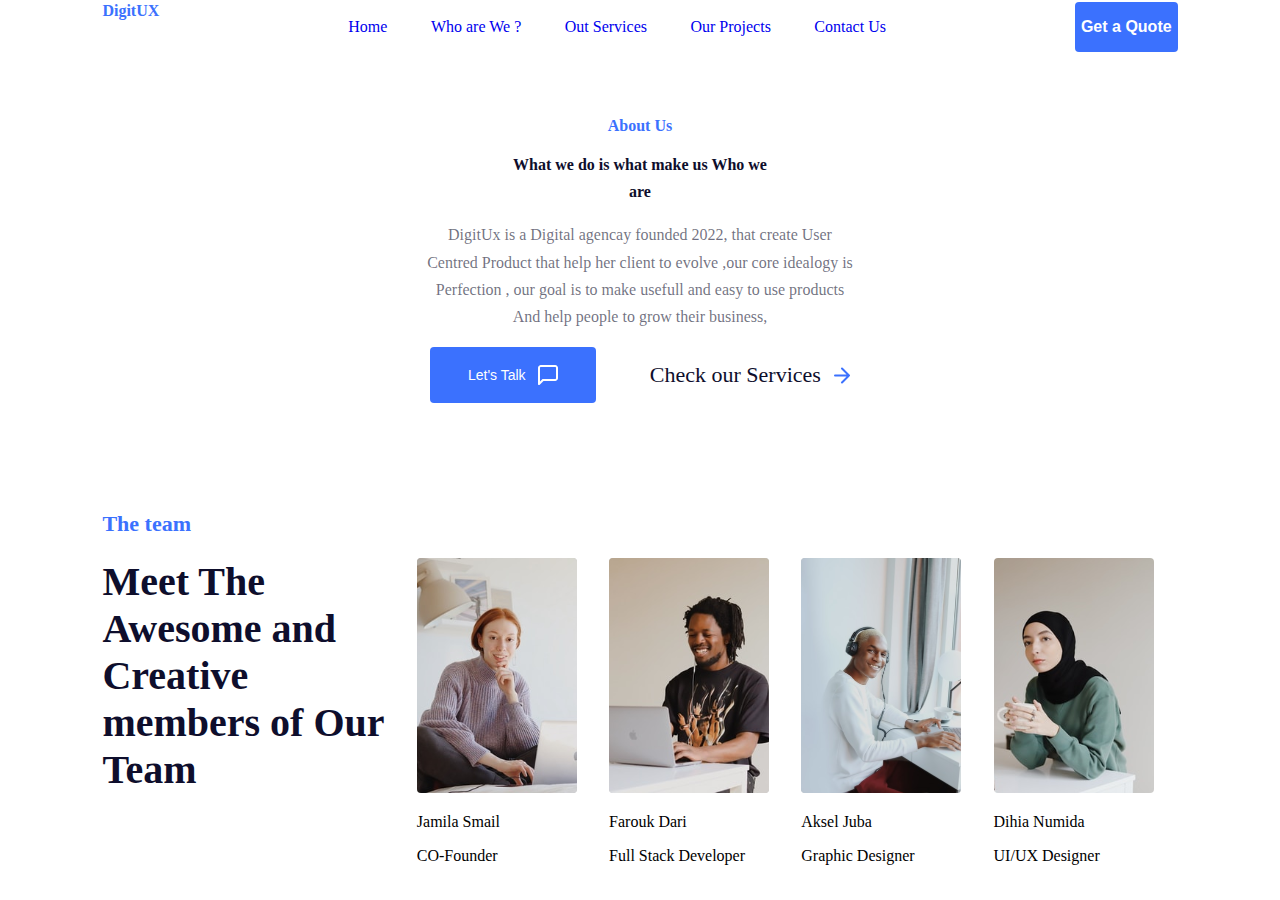
==== whoarewe.html @ 5a44124e "Changes" ====
<!DOCTYPE html>
<html lang="en">
<head>
    <meta charset="UTF-8">
    <meta http-equiv="X-UA-Compatible" content="IE=edge">
    <meta name="viewport" content="width=device-width, initial-scale=1.0">
    <title>DigitUX</title>
    <link rel="stylesheet" href="css/whoarewe.css">
    <link href="/dist/output.css" rel="stylesheet">
</head>
<body>

    <div class="container">
     <!-- Navigation -->

     <div class="navbar">
        <a class="Logo" href="index.html">DigitUX</a> 
        <ul class="nav-list " >
                    <li class="item"><a href="#">Home</a> </li>
                    <li class="item"><a href="#">Who are We ?</a></li>
                    <li class="item"><a href="#">Out Services</a></li>
                    <li class="item"><a href="#">Our Projects</a></li>
                    <li class="item"><a href="#">Contact Us</a></li>
        </ul>
        <button class="X-button">Get a Quote</button>
    </div>
    <!-- End Of Navigation -->

    <!-- About us -->
    <div class="aboutus">
      <div class="abouttext">
        <h1>About Us</h1>
        <p>What we do is what make us Who we <br>are</p>
        <p>DigitUx is a Digital agencay founded 2022, that create User <br>Centred Product that help her client to evolve ,our core idealogy is <br>Perfection , our goal is to make usefull and easy to use products <br>And help people to grow their business,</p>
        <div>
          <button>Let's Talk <img class="vector" src="images/Vector.png"></button>
          <span>Check our Services <img class="vector2" src="images/Vector (1).svg"></span>
        </div>
       
      </div>
     
    </div>

    <!-- The team -->
    <div class="theteam">
      <h1>The team</h1>
      <div class="teamgroup">
       <p>Meet The <br>Awesome and <br>Creative <br>members of Our <br>Team </p>
       <div>
        <img class="profile" src="images/Rectangle 26jamilsmail.svg">
        <p class="name">Jamila Smail</p>
        <p class="position">CO-Founder</p>
       </div>
       <div>
        <img src="images/Rectangle 27farik.svg">
        <p>Farouk Dari</p>
        <p>Full Stack Developer</p>
       </div>
       <div>
        <img src="images/Rectangle 28aksel.svg">
        <p>Aksel Juba</p>
        <p>Graphic Designer</p>
       </div>
       <div>
        <img src="images/Rectangle 29dihia.svg">
        <p>Dihia Numida</p>
        <p>UI/UX Designer</p>
       </div>
       
      
     
      
    </div>

    </div>
    <!-- Teem end -->

    <!-- Testimoneil -->

  </div>    
</body>
</html>
---- css/whoarewe.css ----
:root{
    /* Color */
    --primary-color:#3B71FE;
    --boxText-color:#FFFFFF;
    --largeText-color: #0E0E2C;
    --text-color: rgba(14, 14, 44, 0.6);

    /* sizing */
    --primary-size-32:2rem;
    --boxText-size-14:0.875rem;
    --navText-size-16:1rem;
    --LargeText-size-40:2.5rem;
    --text-size-22:1.375rem; 

    /* font syle */
    --normal-style:normal;
    /* Font weight */
    --font-weight-400:400;
    --font-weight-500:500;
    --font-weight-600:600;
    --font-weight-700:700;
    /* Line height */
    --line--height-171:171%;

}

body
{
    margin: 0;
    padding: 0;
    box-sizing: border-box;
    font-family: 'Popins';
}
.container{
    width: 100%;
    min-height: 100vh;
    padding-left: 8%;
    padding-right: 8%;
    box-sizing: border-box;
    overflow: hidden;
    font-style: var(--normal-style);
}
ul {
	list-style: none;
}
/* navigation */
.navbar {
        padding-top: .2%;
            height: 10%;
            width: 100%;
            display: flex;
            justify-content: space-between;
        }
        .Logo
        {
            
            font-size: var(--primary-size);
            font-style: normal;
            font-weight: bold;
            color: var(--primary-color);
            text-decoration: none;   
            
        }
        .nav-list
        {
            padding: 0%;
            width: 50%;
            display: flex;
            flex-direction: row;
            justify-content: space-between;
            font-size: var(--navText-size);
            color: var(--text-color); 
        }
        
        .item a{
            text-decoration: none;
        }

        .X-button

        {
            background: var(--primary-color);
            border-radius: 4px;
            border: 0px solid;
            font-style: normal;
            font-weight: var(--font-weight-600);
            font-size: var(--boxText-size);
            cursor: pointer;
            color: var(--boxText-color);
        }
        /* about us */
        .aboutus{
            margin-top: 6%;
            width: 100%;

        }
        .abouttext
        {
            text-align: center;
            font-style: var(--normal-style);
           
        }
        .abouttext h1{
            color:var(--primary-color);
            font-weight: var(--font-weight-700);
            font-size: var(--text-size);
            /* line-height: var(--line--height-171);
         */
        }
        .abouttext p{
            color:var(--largeText-color);
            font-weight: var(--font-weight-700);
            font-size: var(--LargeText-size);
            line-height: var(--line--height-171);
        }
        .abouttext :nth-child(3){
            color:var(--text-color);
            font-weight: var(--font-weight-400);
            font-size: var(--text-size);
            line-height: var(--line--height-171);
        }
        .abouttext div{
            display: flex;
            flex-direction: row;
            justify-content: center;
            gap: 5%;
        }
        .abouttext div button{
            display: flex;
            flex-direction: row;
            
            align-items: center;
            gap: .8rem;
            padding: 1.7% 3.5%;
            background:var(--primary-color);
            border: none;
            border-radius: 4px;
            color: var(--boxText-color);
            font-size: var(--boxText-size-14);
        }
        .abouttext div span{
            display: flex;
            flex-direction: row;
            align-items: center;
            gap: .8rem;
            color: var(--largeText-color);
            font-size: var(--text-size-22);
            font-weight: var(--font-weight-500);

        }
        /* Team */
        .theteam{
            margin-top: 10%;
            width: 100%;


        }
        .theteam h1{
                        margin: 0;
                        font-style: var(--normal-style);
                        font-weight: var(--font-weight-700);
                        font-size: var(--text-size-22);
                      
                        color:var(--primary-color);
                    }
        .teamgroup{
            display: flex;
            flex-wrap: wrap;
            gap: 3%;
            margin-top: 2%;
        }
        .teamgroup >p{
            margin: 0;
            color: var(--largeText-color);
            font-size: var(--LargeText-size-40);
            font-weight: var(--font-weight-700);
            font-style: var(--normal-style);
  
        }
            .profile{
                
            }
            .name{

            }
            .position{

            }
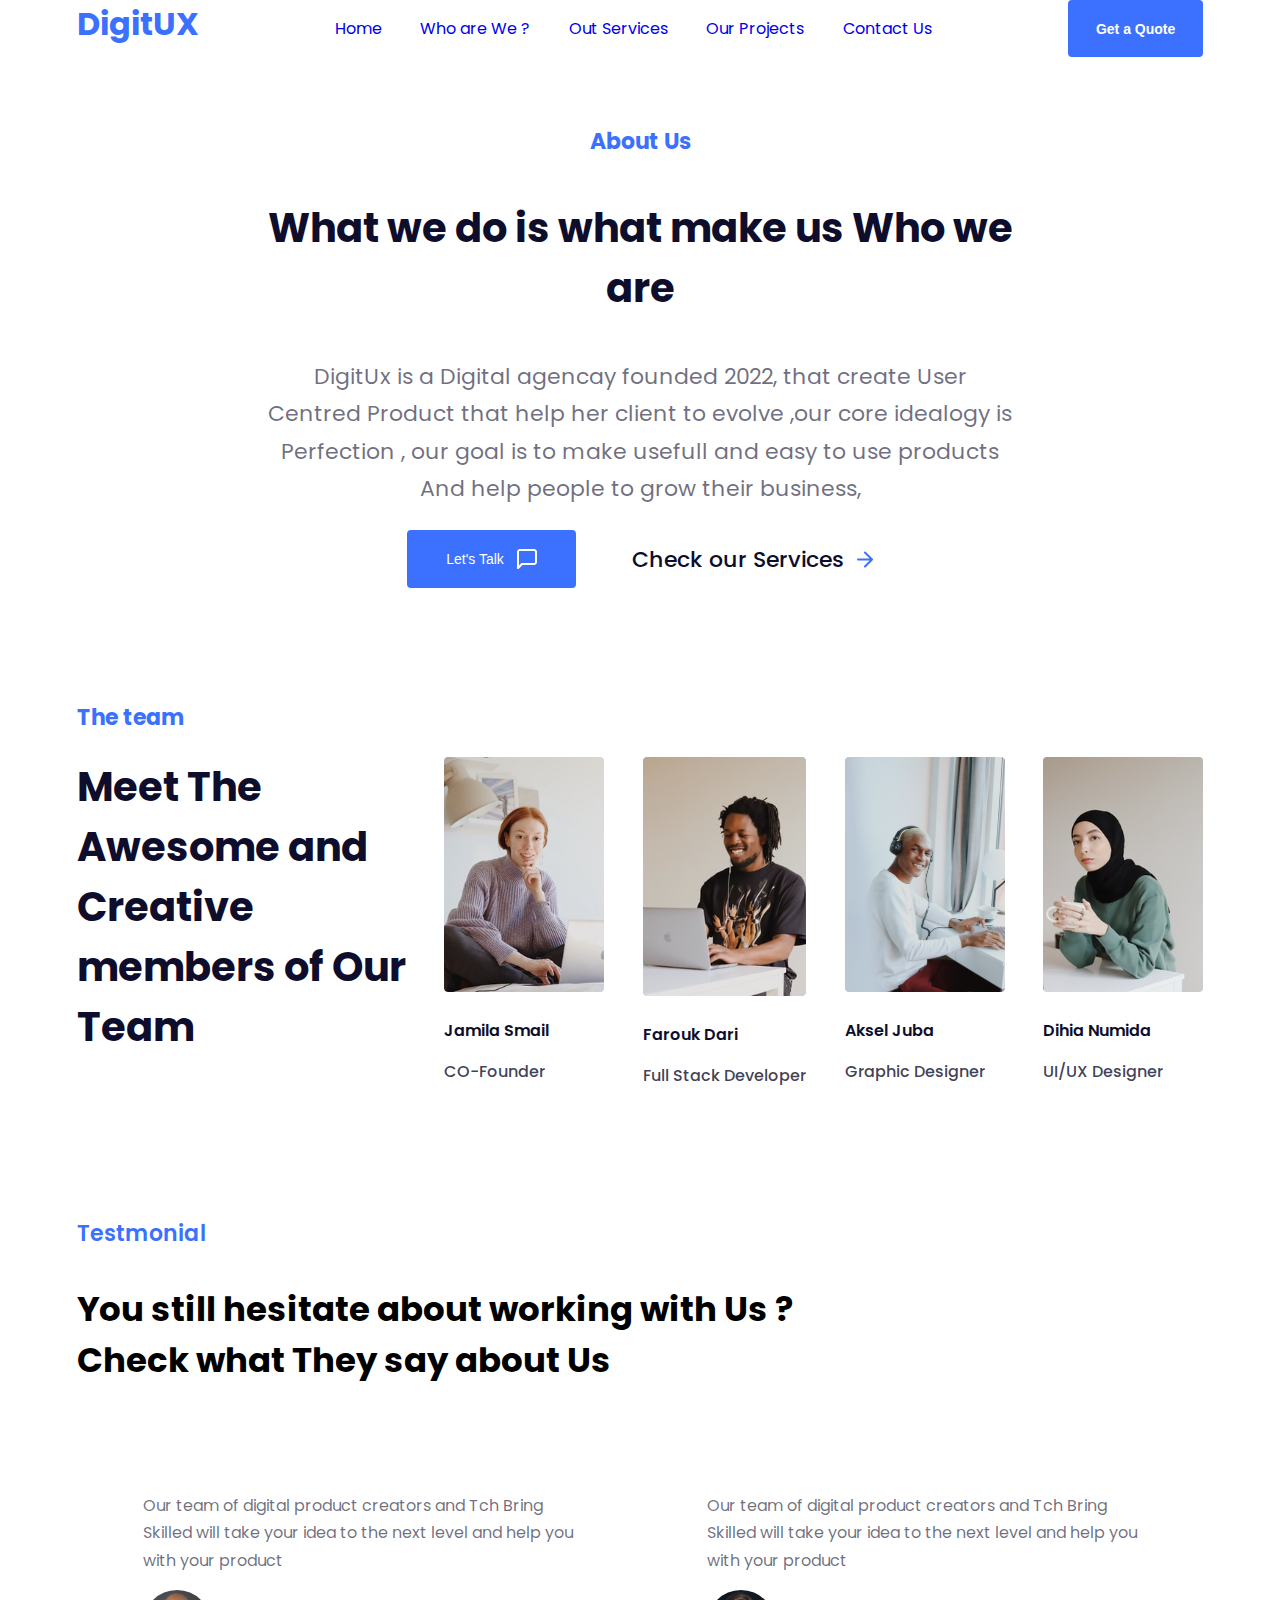
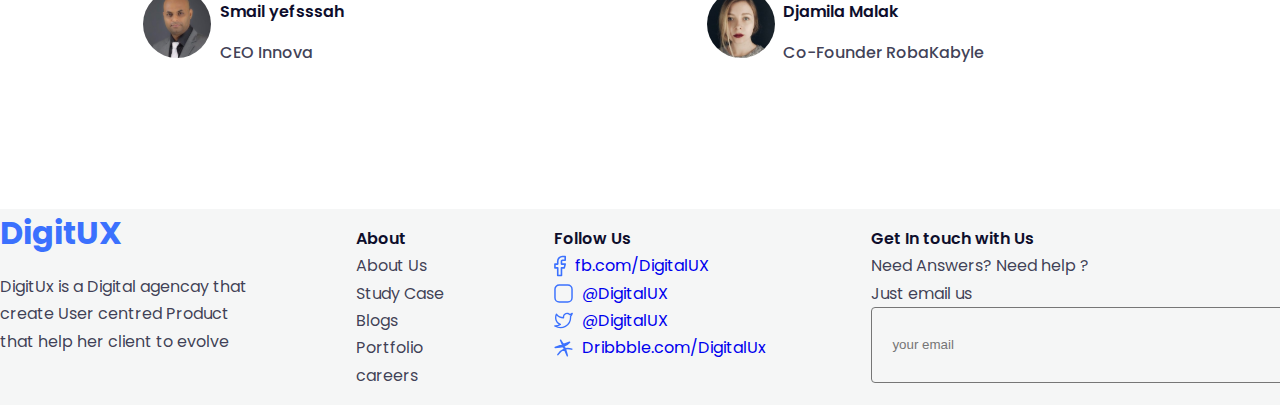
==== commit c61eaaeb: "fixed margin" ====
--- a/whoarewe.html
+++ b/whoarewe.html
@@ -5,78 +5,165 @@
     <meta http-equiv="X-UA-Compatible" content="IE=edge">
     <meta name="viewport" content="width=device-width, initial-scale=1.0">
     <title>DigitUX</title>
+
+    <link rel="preconnect" href="https://fonts.googleapis.com">
+    <link rel="preconnect" href="https://fonts.gstatic.com" crossorigin>
+    <link href="https://fonts.googleapis.com/css2?family=Poppins:wght@300;400;500;600;700&display=swap" rel="stylesheet">
     <link rel="stylesheet" href="css/whoarewe.css">
     <link href="/dist/output.css" rel="stylesheet">
 </head>
 <body>
-
-    <div class="container">
      <!-- Navigation -->
-
-     <div class="navbar">
-        <a class="Logo" href="index.html">DigitUX</a> 
-        <ul class="nav-list " >
-                    <li class="item"><a href="#">Home</a> </li>
-                    <li class="item"><a href="#">Who are We ?</a></li>
-                    <li class="item"><a href="#">Out Services</a></li>
-                    <li class="item"><a href="#">Our Projects</a></li>
-                    <li class="item"><a href="#">Contact Us</a></li>
-        </ul>
-        <button class="X-button">Get a Quote</button>
-    </div>
+    <nav>
+        <div class="container">
+       
+            <div class="navbar">
+                <a class="Logo" href="index.html">DigitUX</a> 
+                <ul class="nav-list " >
+                            <li class="item"><a href="#">Home</a> </li>
+                            <li class="item"><a href="#">Who are We ?</a></li>
+                            <li class="item"><a href="#">Out Services</a></li>
+                            <li class="item"><a href="#">Our Projects</a></li>
+                            <li class="item"><a href="#">Contact Us</a></li>
+                </ul>
+                <button class="X-button">Get a Quote</button>
+            </div>
+        </div>  
+    </nav>
     <!-- End Of Navigation -->
 
     <!-- About us -->
-    <div class="aboutus">
-      <div class="abouttext">
-        <h1>About Us</h1>
-        <p>What we do is what make us Who we <br>are</p>
-        <p>DigitUx is a Digital agencay founded 2022, that create User <br>Centred Product that help her client to evolve ,our core idealogy is <br>Perfection , our goal is to make usefull and easy to use products <br>And help people to grow their business,</p>
-        <div>
-          <button>Let's Talk <img class="vector" src="images/Vector.png"></button>
-          <span>Check our Services <img class="vector2" src="images/Vector (1).svg"></span>
-        </div>
-       
-      </div>
-     
-    </div>
+    <section>
+        <div class="container">
 
+            <div class="aboutus">
+
+                <h1>About Us</h1>
+                <p class="para1">What we do is what make us Who we <br>are</p>
+                <p class="para2">DigitUx is a Digital agencay founded 2022, that create User <br>
+                Centred Product that help her client to evolve ,our core idealogy is <br>
+                Perfection , our goal is to make usefull and easy to use products <br>
+                And help people to grow their business,
+                </p>
+
+                <div>
+                <button>Let's Talk <img class="vector" src="images/Vector.png"></button>
+                <a href="#/"> Check our Services <img class="vector2" src="images/Vector (1).svg"></a>
+                </div>
+            </div>
+        </div>    
+</section>
     <!-- The team -->
-    <div class="theteam">
-      <h1>The team</h1>
-      <div class="teamgroup">
-       <p>Meet The <br>Awesome and <br>Creative <br>members of Our <br>Team </p>
-       <div>
-        <img class="profile" src="images/Rectangle 26jamilsmail.svg">
-        <p class="name">Jamila Smail</p>
-        <p class="position">CO-Founder</p>
-       </div>
-       <div>
-        <img src="images/Rectangle 27farik.svg">
-        <p>Farouk Dari</p>
-        <p>Full Stack Developer</p>
-       </div>
-       <div>
-        <img src="images/Rectangle 28aksel.svg">
-        <p>Aksel Juba</p>
-        <p>Graphic Designer</p>
-       </div>
-       <div>
-        <img src="images/Rectangle 29dihia.svg">
-        <p>Dihia Numida</p>
-        <p>UI/UX Designer</p>
-       </div>
-       
-      
-     
-      
-    </div>
+    <section>
+        <div class="container">
+            <div class="theteam">
+            <h1>The team</h1>
+            <div class="teamgroup">
+            <p>Meet The <br>Awesome and <br>Creative <br>members of Our <br>Team </p>
+            <div>
+                <img class="profilepic" src="images/Rectangle 26jamilsmail.svg">
+                <p class="name">Jamila Smail</p>
+                <p class="position">CO-Founder</p>
+            </div>
+            <div>
+                <img class="profilepic" src="images/Rectangle 27farik.svg">
+                <p class="name">Farouk Dari</p>
+                <p  class="position">Full Stack Developer</p>
+            </div>
+            <div>
+                <img class="profilepic" src="images/Rectangle 28aksel.svg">
+                <p class="name">Aksel Juba</p>
+                <p  class="position">Graphic Designer</p>
+            </div>
+            <div>
+                <img  src="images/Rectangle 29dihia.svg">
+                <p class="name">Dihia Numida</p>
+                <p class="position">UI/UX Designer</p>
+            </div>
+            </div>
 
-    </div>
+            </div>
+        </div>    
+</section>
     <!-- Teem end -->
 
-    <!-- Testimoneil -->
+    <!-- Our Testimoniel  -->
+<section>
+    <div class="container">
+        <div class="testmonial">
+            <h2 class="heading">Testmonial</h2>
+            <p class="weoffer">You still hesitate about working with Us ? <br>Check what They say about Us</p>
+            <div class="founder">
+                <div>
+                    <p class="para3">Our team of digital product creators and Tch Bring <br>Skilled will take your idea to the next level and help you <br>with your product</p>
+                    <img src="images/Ellipse 3ceo.svg">
+                    <p class="name">Smail yefsssah</p>
+                    <p class="position">CEO Innova</p>
+                </div>
+                <div>
+                    <p class="para3">Our team of digital product creators and Tch Bring <br>Skilled will take your idea to the next level and help you <br>with your product</p>
+                    <img  src="images/Ellipse 3cofounder.svg">
+                    <p class="name">Djamila Malak</p>
+                    <p class="position">Co-Founder RobaKabyle</p>
+                </div>
+        </div>
+        </div>
+    </div>
+</section>
+        <!-- Our Testimoniel end  -->
+   <!-- Footer start -->
+   <footer>
+        
+        <div class="footerfullwidth">
+            <div class="footer">
+                <div>
+                    <a class="Logo" href="index.html">DigitUX</a> 
+                    <p class="footertext">DigitUx is a Digital agencay that <br>create User centred Product <br>that help her client to evolve</p>
+                </div>
+                <div>
+                    <ul class="listitemfooter">
+                        <li class="footerhead">About</li>
+                        <li ><a class="footertext" href="#/">About Us</a></li>
+                        <li ><a class="footertext" href="#/">Study Case</a>
+                        </li>
+                        <li ><a class="footertext" href="#/">Blogs</a>
+                        </li>
+                        <li ><a class="footertext" href="#/">Portfolio</a>
+                        </li>
+                        <li ><a class="footertext" href="#/">careers</a></li>
+                    </ul>
+                </div>
+                <div>
+                    <ul >
+                        <li class="footerhead">Follow Us</li>
+                        <li class="footertext footerflex">
+                            <img class="footerimages1" src="images/Vectorfacebook.svg">
+                            <span> <a href="#/">fb.com/DigitalUX</a></span>
+                        </li>
+                        <li class="footertext footerflex"><img class="footerimages2" src="images/Vectorinstgram.svg">
+                            <span> <a href="#/">@DigitalUX</a></span>
+                        </li>
+                        <li class="footertext footerflex">
+                            <img class="footerimages2" src="images/Vectortwiiter.svg">
+                            <span> <a href="#/">@DigitalUX</a></span>
+                        </li>
+                        <li class="footertext footerflex">
+                            <img class="footerimages2" src="images/Vectordribble.svg">
+                            <span> <a href="#/">Dribbble.com/DigitalUx</a></span>
+                        </li>
+                    </ul>
+                </div>
+                <div>
+                    <ul>
+                        <li class="footerhead">Get In touch with Us</li>
+                        <li class="footertext">Need Answers? Need help ? <br>Just email us </li>
+                        <li><input class="textbox" type="text" placeholder="your email"></li>
+                    </ul>
+                </div>
+            </div>  
+</footer>
+     <!-- Footer end -->
 
-  </div>    
+    
 </body>
 </html>--- a/css/whoarewe.css
+++ b/css/whoarewe.css
@@ -4,6 +4,7 @@
     --boxText-color:#FFFFFF;
     --largeText-color: #0E0E2C;
     --text-color: rgba(14, 14, 44, 0.6);
+    --footer-color: rgba(14, 14, 44, 0.8);
 
     /* sizing */
     --primary-size-32:2rem;
@@ -11,9 +12,11 @@
     --navText-size-16:1rem;
     --LargeText-size-40:2.5rem;
     --text-size-22:1.375rem; 
+    --text-size-34:2.125rem;
 
     /* font syle */
     --normal-style:normal;
+    
     /* Font weight */
     --font-weight-400:400;
     --font-weight-500:500;
@@ -21,114 +24,116 @@
     --font-weight-700:700;
     /* Line height */
     --line--height-171:171%;
-
-}
-
+}
 body
 {
-    margin: 0;
-    padding: 0;
+    /* max-width: 1080px;  */
+	
+
     box-sizing: border-box;
-    font-family: 'Popins';
-}
-.container{
+    font-family: 'Poppins', sans-serif;
+    max-width: 1440px;
     width: 100%;
-    min-height: 100vh;
-    padding-left: 8%;
-    padding-right: 8%;
+    margin: auto;
+}
+button:hover{
+    cursor: pointer;
+}
+a{
+    text-decoration: none;
+    
+}
+.container
+{
+    padding-left: 6%;
+    padding-right: 6%;
     box-sizing: border-box;
     overflow: hidden;
     font-style: var(--normal-style);
-}
+   
+}
+
 ul {
 	list-style: none;
 }
 /* navigation */
-.navbar {
-        padding-top: .2%;
+.navbar {   
             height: 10%;
             width: 100%;
             display: flex;
             justify-content: space-between;
+        
         }
         .Logo
-        {
-            
-            font-size: var(--primary-size);
+        { 
+            font-size: var(--primary-size-32);
             font-style: normal;
             font-weight: bold;
             color: var(--primary-color);
-            text-decoration: none;   
-            
+            text-decoration: none; 
         }
         .nav-list
         {
             padding: 0%;
-            width: 50%;
+            width: 53%;
             display: flex;
             flex-direction: row;
             justify-content: space-between;
-            font-size: var(--navText-size);
+            font-size:var(--navText-size-16);
             color: var(--text-color); 
         }
-        
         .item a{
             text-decoration: none;
         }
 
         .X-button
-
         {
             background: var(--primary-color);
             border-radius: 4px;
             border: 0px solid;
             font-style: normal;
             font-weight: var(--font-weight-600);
-            font-size: var(--boxText-size);
+            font-size: var(--boxText-size-14);
             cursor: pointer;
             color: var(--boxText-color);
+            width: 12%;
         }
         /* about us */
         .aboutus{
+            width: 100%;
             margin-top: 6%;
-            width: 100%;
-
-        }
-        .abouttext
-        {
             text-align: center;
             font-style: var(--normal-style);
-           
-        }
-        .abouttext h1{
+          
+        }
+        .aboutus h1{
             color:var(--primary-color);
             font-weight: var(--font-weight-700);
-            font-size: var(--text-size);
-            /* line-height: var(--line--height-171);
-         */
-        }
-        .abouttext p{
+            font-size: var(--text-size-22);
+        }
+        .para1
+        {
             color:var(--largeText-color);
             font-weight: var(--font-weight-700);
-            font-size: var(--LargeText-size);
-            line-height: var(--line--height-171);
-        }
-        .abouttext :nth-child(3){
+            font-size: var(--LargeText-size-40);
+        }
+        .para2
+        {
             color:var(--text-color);
             font-weight: var(--font-weight-400);
-            font-size: var(--text-size);
+            font-size: var(--text-size-22);
             line-height: var(--line--height-171);
         }
-        .abouttext div{
+        .aboutus div{
             display: flex;
             flex-direction: row;
             justify-content: center;
             gap: 5%;
         }
-        .abouttext div button{
+        .aboutus div button
+        {
             display: flex;
             flex-direction: row;
-            
             align-items: center;
             gap: .8rem;
             padding: 1.7% 3.5%;
@@ -138,7 +143,7 @@
             color: var(--boxText-color);
             font-size: var(--boxText-size-14);
         }
-        .abouttext div span{
+        .aboutus div a{
             display: flex;
             flex-direction: row;
             align-items: center;
@@ -146,14 +151,11 @@
             color: var(--largeText-color);
             font-size: var(--text-size-22);
             font-weight: var(--font-weight-500);
-
         }
         /* Team */
         .theteam{
+            width: 100%;
             margin-top: 10%;
-            width: 100%;
-
-
         }
         .theteam h1{
                         margin: 0;
@@ -163,29 +165,160 @@
                       
                         color:var(--primary-color);
                     }
-        .teamgroup{
-            display: flex;
-            flex-wrap: wrap;
-            gap: 3%;
-            margin-top: 2%;
-        }
-        .teamgroup >p{
-            margin: 0;
-            color: var(--largeText-color);
-            font-size: var(--LargeText-size-40);
-            font-weight: var(--font-weight-700);
-            font-style: var(--normal-style);
-  
-        }
-            .profile{
-                
+            .teamgroup{
+                display: flex;
+                flex-wrap: wrap;
+                justify-content: space-between;
+                margin-top: 2%;
+            }
+            .teamgroup >p{
+                margin: 0;
+                color: var(--largeText-color);
+                font-size: var(--LargeText-size-40);
+                font-weight: var(--font-weight-700);
+                font-style: var(--normal-style);
+            }
+            .profilepic{
+                width: 100%;
+                height: auto;
+                border-radius: 4px;
             }
             .name{
-
+                font-style: var(--normal-style);
+                font-size: var(--text-size-22);
+                font-weight:var(--font-weight-700);
             }
             .position{
-
-            }
-
-
-
+                font-style: var(--normal-style);
+                font-size: var(--navText-size-16);
+                font-weight:var(--font-weight-400);
+                color: var(--text-color);
+            }
+
+        /* testimoniel */
+
+                .testmonial{
+                    width: 100%;
+                    margin-top: 10%;
+                }
+                .heading
+                {
+                    color: #3B71FE;
+                    font-style: var(--normal-style);
+                    font-weight: var(--font-weight-600);
+                    font-size: var(--text-size-22);
+                }
+                .weoffer
+                {
+                    font-style: var(--normal-style);
+                    font-weight: var(--font-weight-700);
+                    font-size: var(--text-size-34);
+                }
+                .para3{
+                    font-size: var(--navText-size-16);
+                    font-weight: var(--font-weight-400);
+                    line-height: var(--line--height-171);
+                    font-style: var(--normal-style);
+                    color: var(--text-color);
+                }
+                .founder
+                {
+                    display: flex;
+                    flex-wrap: wrap;
+                    justify-content: space-around;
+                    padding-top: 5%;
+                 
+                }
+                .founder div img{
+                    float: left;
+                    text-align: center;
+                    width: auto;
+                    height: auto;
+                    padding-right: 2%;
+                    
+                }
+                .name{
+                    padding-top: 2%;
+                    font-weight: var(--font-weight-600);
+                    font-size:var(--navText-size-16);
+                    color: var(--largeText-color);
+                }
+                .position{
+                    font-weight:var(--font-weight-500);
+                    font-size: var(--navText-size-16);
+                  
+                    color: rgba(14, 14, 44, 0.8);
+                }
+        /* testimoniel */
+
+        /* Footer */
+
+                .footer{
+                    width: 100%;
+                    margin-top: 10%;
+                    display: flex;
+                    flex-direction: row;
+                    justify-content: space-between;
+                    background: rgba(160, 164, 171, 0.1);
+                } 
+                .footer div a{
+                    margin-top: 5vh;
+
+                }
+                .footerhead{
+                    font-style: normal;
+                    font-weight: 600;
+                    font-size: var(--navText-size-16);
+                    line-height: 171.5%;
+                    color: #0E0E2C;
+                } 
+                .footertext{
+                    font-style: var(--normal-style);
+                    font-weight:var(--font-weight-400);
+                    font-size: var(--navText-size-16);
+                    line-height: 171.5%;
+                    color:var(--footer-color);
+                }
+                .footerflex{
+                    display: flex;
+                    flex-direction: row;
+                    gap: 2%;
+                }
+               
+                .footerimages1{
+                    width: .75rem;
+                    padding-right: 5px;
+                    text-align: center;
+                }
+                .footerimages2{
+                    width: 1.2rem;
+                    padding-right: 5px;
+                    text-align: center;
+                }
+                .textbox{
+                    display: flex;
+                    flex-direction: row;
+                    align-items: center;
+                    padding-left: 5%;
+                    float: left;
+
+                    width: 45vh;
+                    height: 8vh;
+
+
+                    background: url("images/Vectorfootervector.svg") center;
+                    /* Gry/normal */
+
+                    border: 1px solid #767676;
+                    border-radius: 4px;
+
+
+                }
+                .listitemfooter{
+                    line-height: 1.6rem;
+                }
+
+        /* Footer */
+
+
+
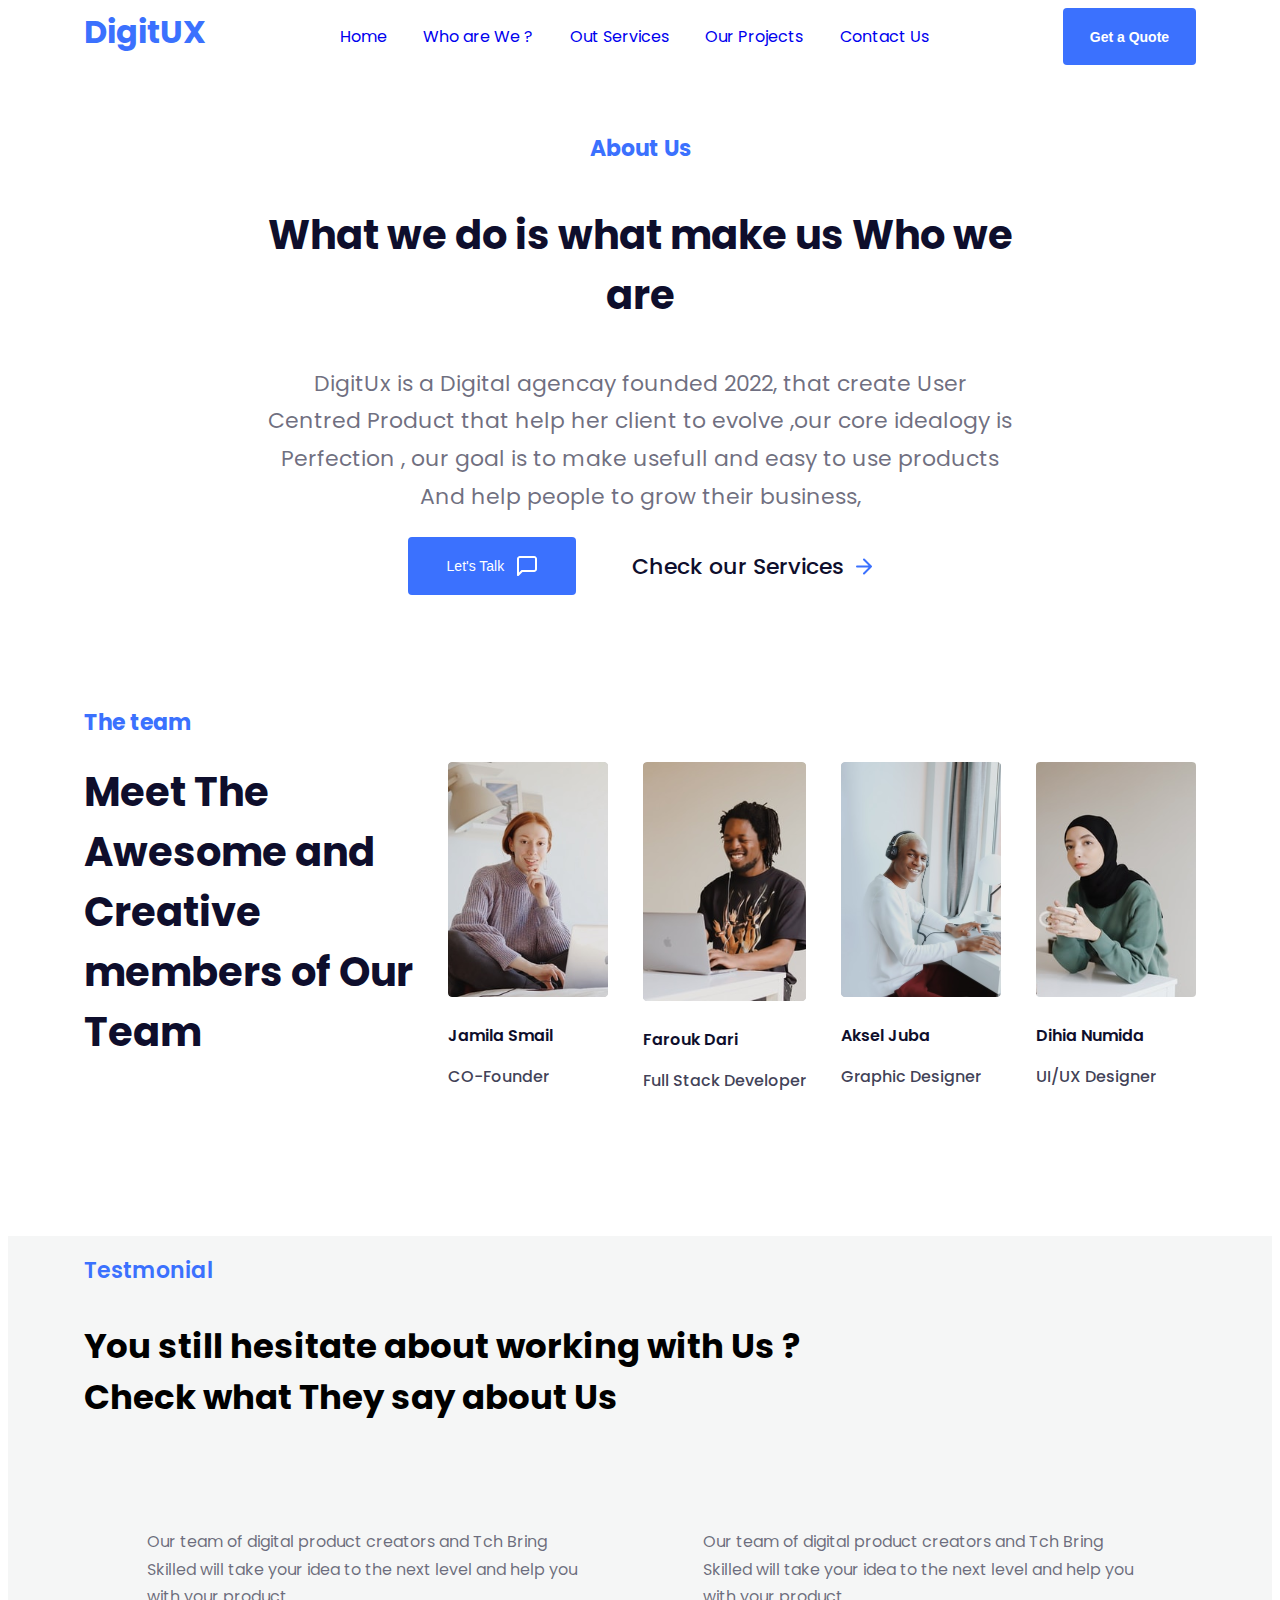
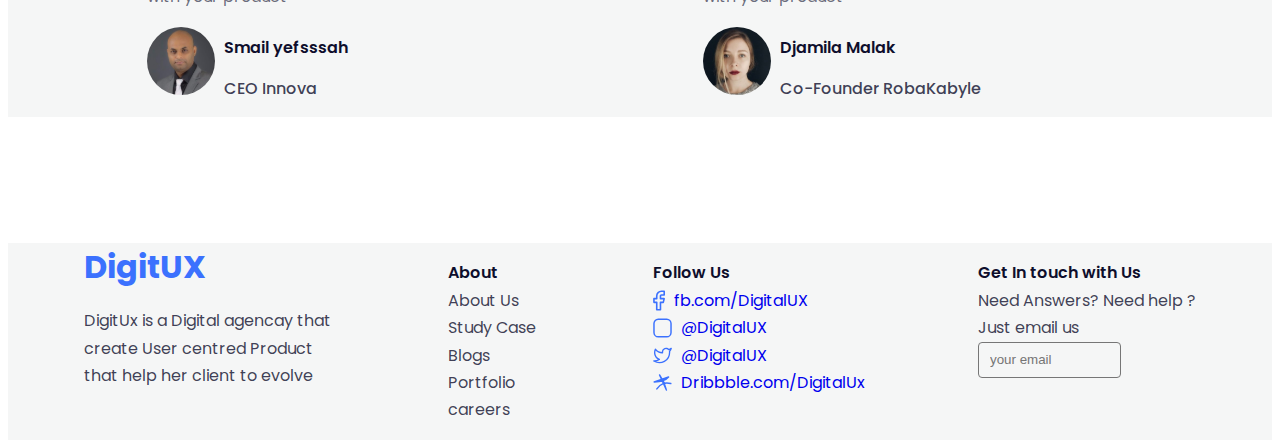
==== commit 12145011: "Almost completed" ====
--- a/whoarewe.html
+++ b/whoarewe.html
@@ -89,24 +89,27 @@
 
     <!-- Our Testimoniel  -->
 <section>
-    <div class="container">
-        <div class="testmonial">
-            <h2 class="heading">Testmonial</h2>
-            <p class="weoffer">You still hesitate about working with Us ? <br>Check what They say about Us</p>
-            <div class="founder">
-                <div>
-                    <p class="para3">Our team of digital product creators and Tch Bring <br>Skilled will take your idea to the next level and help you <br>with your product</p>
-                    <img src="images/Ellipse 3ceo.svg">
-                    <p class="name">Smail yefsssah</p>
-                    <p class="position">CEO Innova</p>
+
+    <div class="containerbackground">
+        <div class="container">
+            <div class="testmonial">
+                <h2 class="heading">Testmonial</h2>
+                <p class="weoffer">You still hesitate about working with Us ? <br>Check what They say about Us</p>
+                <div class="founder">
+                    <div>
+                        <p class="para3">Our team of digital product creators and Tch Bring <br>Skilled will take your idea to the next level and help you <br>with your product</p>
+                        <img src="images/Ellipse 3ceo.svg">
+                        <p class="name">Smail yefsssah</p>
+                        <p class="position">CEO Innova</p>
+                    </div>
+                    <div>
+                        <p class="para3">Our team of digital product creators and Tch Bring <br>Skilled will take your idea to the next level and help you <br>with your product</p>
+                        <img  src="images/Ellipse 3cofounder.svg">
+                        <p class="name">Djamila Malak</p>
+                        <p class="position">Co-Founder RobaKabyle</p>
+                    </div>
                 </div>
-                <div>
-                    <p class="para3">Our team of digital product creators and Tch Bring <br>Skilled will take your idea to the next level and help you <br>with your product</p>
-                    <img  src="images/Ellipse 3cofounder.svg">
-                    <p class="name">Djamila Malak</p>
-                    <p class="position">Co-Founder RobaKabyle</p>
-                </div>
-        </div>
+            </div>
         </div>
     </div>
 </section>
@@ -114,7 +117,9 @@
    <!-- Footer start -->
    <footer>
         
-        <div class="footerfullwidth">
+        <div class="containerbackground">
+          <div class="container">
+
             <div class="footer">
                 <div>
                     <a class="Logo" href="index.html">DigitUX</a> 
@@ -161,6 +166,7 @@
                     </ul>
                 </div>
             </div>  
+        </div>            
 </footer>
      <!-- Footer end -->
 
--- a/css/whoarewe.css
+++ b/css/whoarewe.css
@@ -30,27 +30,33 @@
     /* max-width: 1080px;  */
 	
 
+}
+button:hover{
+    cursor: pointer;
+}
+a{
+    text-decoration: none;
+    
+}
+.container
+{
+   
     box-sizing: border-box;
     font-family: 'Poppins', sans-serif;
     max-width: 1440px;
     width: 100%;
     margin: auto;
-}
-button:hover{
-    cursor: pointer;
-}
-a{
-    text-decoration: none;
-    
-}
-.container
-{
     padding-left: 6%;
     padding-right: 6%;
     box-sizing: border-box;
     overflow: hidden;
     font-style: var(--normal-style);
    
+}
+.containerbackground{
+    background:rgba(160, 164, 171, 0.1);
+    margin-top: 10%;
+
 }
 
 ul {
@@ -199,7 +205,6 @@
 
                 .testmonial{
                     width: 100%;
-                    margin-top: 10%;
                 }
                 .heading
                 {
@@ -255,11 +260,10 @@
 
                 .footer{
                     width: 100%;
-                    margin-top: 10%;
+   
                     display: flex;
                     flex-direction: row;
                     justify-content: space-between;
-                    background: rgba(160, 164, 171, 0.1);
                 } 
                 .footer div a{
                     margin-top: 5vh;
@@ -302,17 +306,13 @@
                     padding-left: 5%;
                     float: left;
 
-                    width: 45vh;
-                    height: 8vh;
-
-
+                    width: 8rem;
+                    height: 2rem;
                     background: url("images/Vectorfootervector.svg") center;
                     /* Gry/normal */
 
                     border: 1px solid #767676;
                     border-radius: 4px;
-
-
                 }
                 .listitemfooter{
                     line-height: 1.6rem;
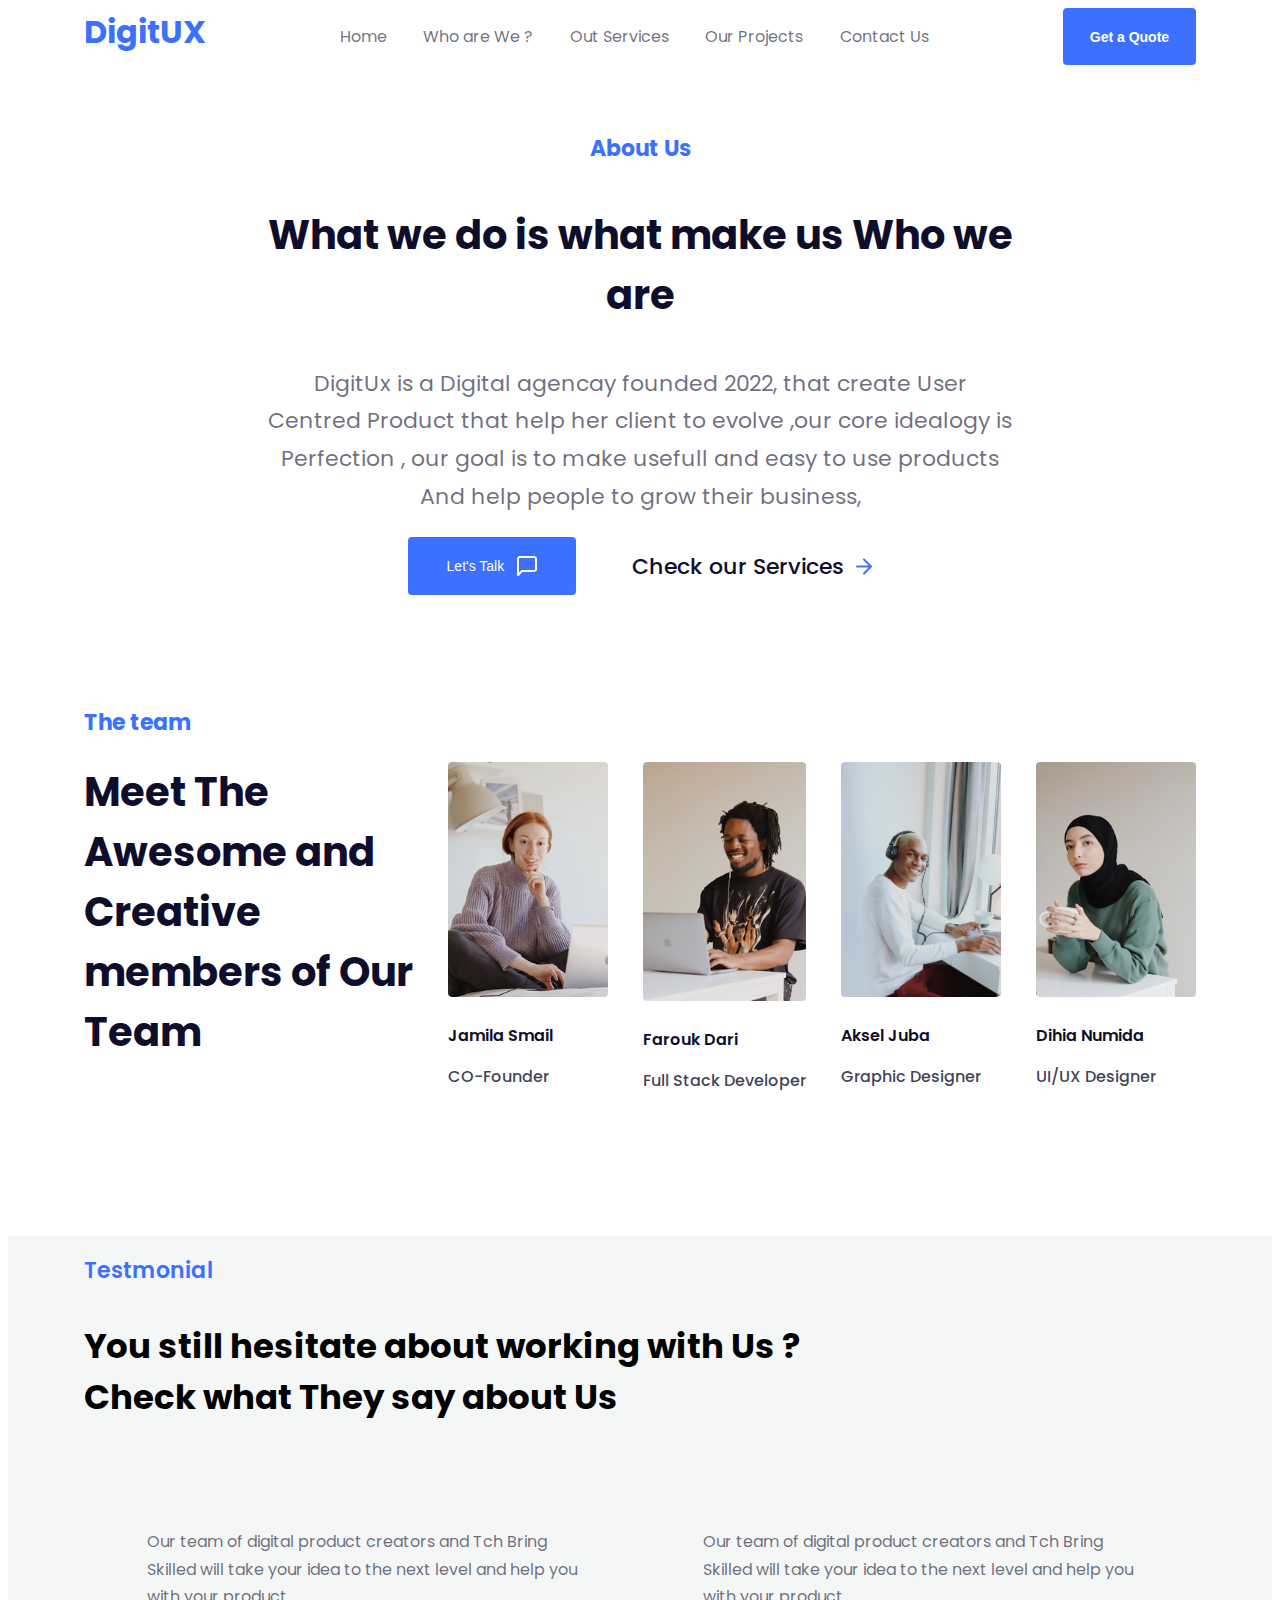
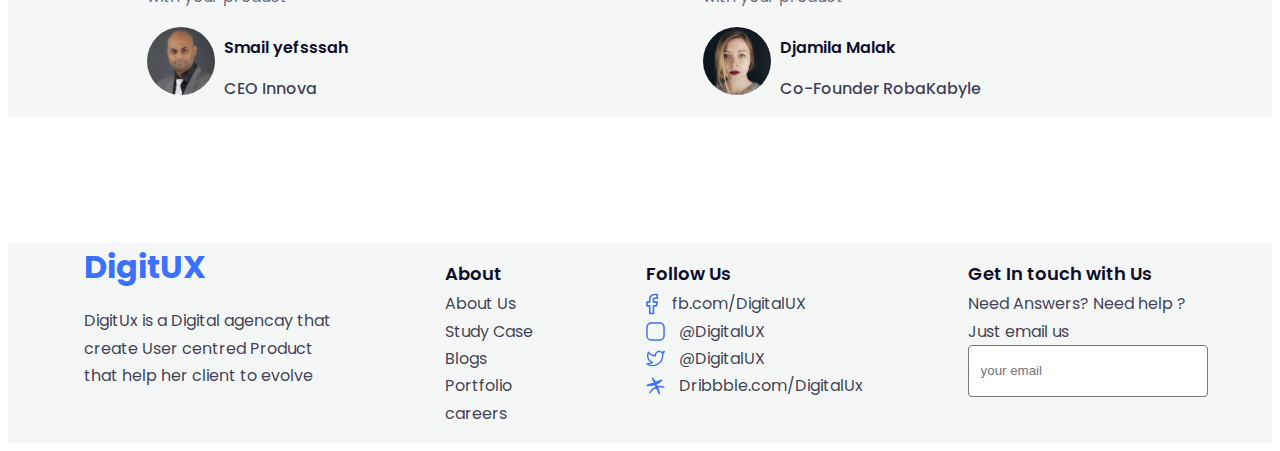
==== commit ede2101a: "fix margin" ====
--- a/whoarewe.html
+++ b/whoarewe.html
@@ -16,7 +16,6 @@
      <!-- Navigation -->
     <nav>
         <div class="container">
-       
             <div class="navbar">
                 <a class="Logo" href="index.html">DigitUX</a> 
                 <ul class="nav-list " >
@@ -31,13 +30,10 @@
         </div>  
     </nav>
     <!-- End Of Navigation -->
-
     <!-- About us -->
-    <section>
+    <section class="about">
         <div class="container">
-
             <div class="aboutus">
-
                 <h1>About Us</h1>
                 <p class="para1">What we do is what make us Who we <br>are</p>
                 <p class="para2">DigitUx is a Digital agencay founded 2022, that create User <br>
@@ -45,7 +41,6 @@
                 Perfection , our goal is to make usefull and easy to use products <br>
                 And help people to grow their business,
                 </p>
-
                 <div>
                 <button>Let's Talk <img class="vector" src="images/Vector.png"></button>
                 <a href="#/"> Check our Services <img class="vector2" src="images/Vector (1).svg"></a>
@@ -85,9 +80,9 @@
             </div>
         </div>    
 </section>
-    <!-- Teem end -->
+<!-- Teem end -->
 
-    <!-- Our Testimoniel  -->
+<!-- Our Testimoniel  -->
 <section>
 
     <div class="containerbackground">
@@ -113,13 +108,11 @@
         </div>
     </div>
 </section>
-        <!-- Our Testimoniel end  -->
+   <!-- Our Testimoniel end  -->
    <!-- Footer start -->
-   <footer>
-        
+   <footer class="footersection">
         <div class="containerbackground">
           <div class="container">
-
             <div class="footer">
                 <div>
                     <a class="Logo" href="index.html">DigitUX</a> 
@@ -143,18 +136,18 @@
                         <li class="footerhead">Follow Us</li>
                         <li class="footertext footerflex">
                             <img class="footerimages1" src="images/Vectorfacebook.svg">
-                            <span> <a href="#/">fb.com/DigitalUX</a></span>
+                            <span> <a class="footertext" href="#/">fb.com/DigitalUX</a></span>
                         </li>
                         <li class="footertext footerflex"><img class="footerimages2" src="images/Vectorinstgram.svg">
-                            <span> <a href="#/">@DigitalUX</a></span>
+                            <span> <a class="footertext" href="#/">@DigitalUX</a></span>
                         </li>
                         <li class="footertext footerflex">
                             <img class="footerimages2" src="images/Vectortwiiter.svg">
-                            <span> <a href="#/">@DigitalUX</a></span>
+                            <span> <a class="footertext" href="#/">@DigitalUX</a></span>
                         </li>
                         <li class="footertext footerflex">
                             <img class="footerimages2" src="images/Vectordribble.svg">
-                            <span> <a href="#/">Dribbble.com/DigitalUx</a></span>
+                            <span> <a class="footertext" href="#/">Dribbble.com/DigitalUx</a></span>
                         </li>
                     </ul>
                 </div>
@@ -169,7 +162,5 @@
         </div>            
 </footer>
      <!-- Footer end -->
-
-    
 </body>
 </html>--- a/css/whoarewe.css
+++ b/css/whoarewe.css
@@ -37,6 +37,9 @@
 a{
     text-decoration: none;
     
+}
+a:hover{
+    color: #0E0E2C;
 }
 .container
 {
@@ -68,7 +71,6 @@
             width: 100%;
             display: flex;
             justify-content: space-between;
-        
         }
         .Logo
         { 
@@ -85,6 +87,9 @@
             display: flex;
             flex-direction: row;
             justify-content: space-between;
+            
+        }
+        .nav-list li a{
             font-size:var(--navText-size-16);
             color: var(--text-color); 
         }
@@ -200,9 +205,7 @@
                 font-weight:var(--font-weight-400);
                 color: var(--text-color);
             }
-
         /* testimoniel */
-
                 .testmonial{
                     width: 100%;
                 }
@@ -257,7 +260,6 @@
         /* testimoniel */
 
         /* Footer */
-
                 .footer{
                     width: 100%;
    
@@ -272,7 +274,8 @@
                 .footerhead{
                     font-style: normal;
                     font-weight: 600;
-                    font-size: var(--navText-size-16);
+                    font-size:1.125rem;
+                    font-size: 18px;
                     line-height: 171.5%;
                     color: #0E0E2C;
                 } 
@@ -285,10 +288,10 @@
                 }
                 .footerflex{
                     display: flex;
-                    flex-direction: row;
-                    gap: 2%;
-                }
-               
+                    flex-direction:row;
+                    justify-content:flex-start;
+                    gap: 4%; 
+                }
                 .footerimages1{
                     width: .75rem;
                     padding-right: 5px;
@@ -306,13 +309,14 @@
                     padding-left: 5%;
                     float: left;
 
-                    width: 8rem;
-                    height: 2rem;
+                    width: 14rem;
+                    height: 3rem;
                     background: url("images/Vectorfootervector.svg") center;
                     /* Gry/normal */
 
                     border: 1px solid #767676;
                     border-radius: 4px;
+                    background: #FFFFFF;
                 }
                 .listitemfooter{
                     line-height: 1.6rem;
